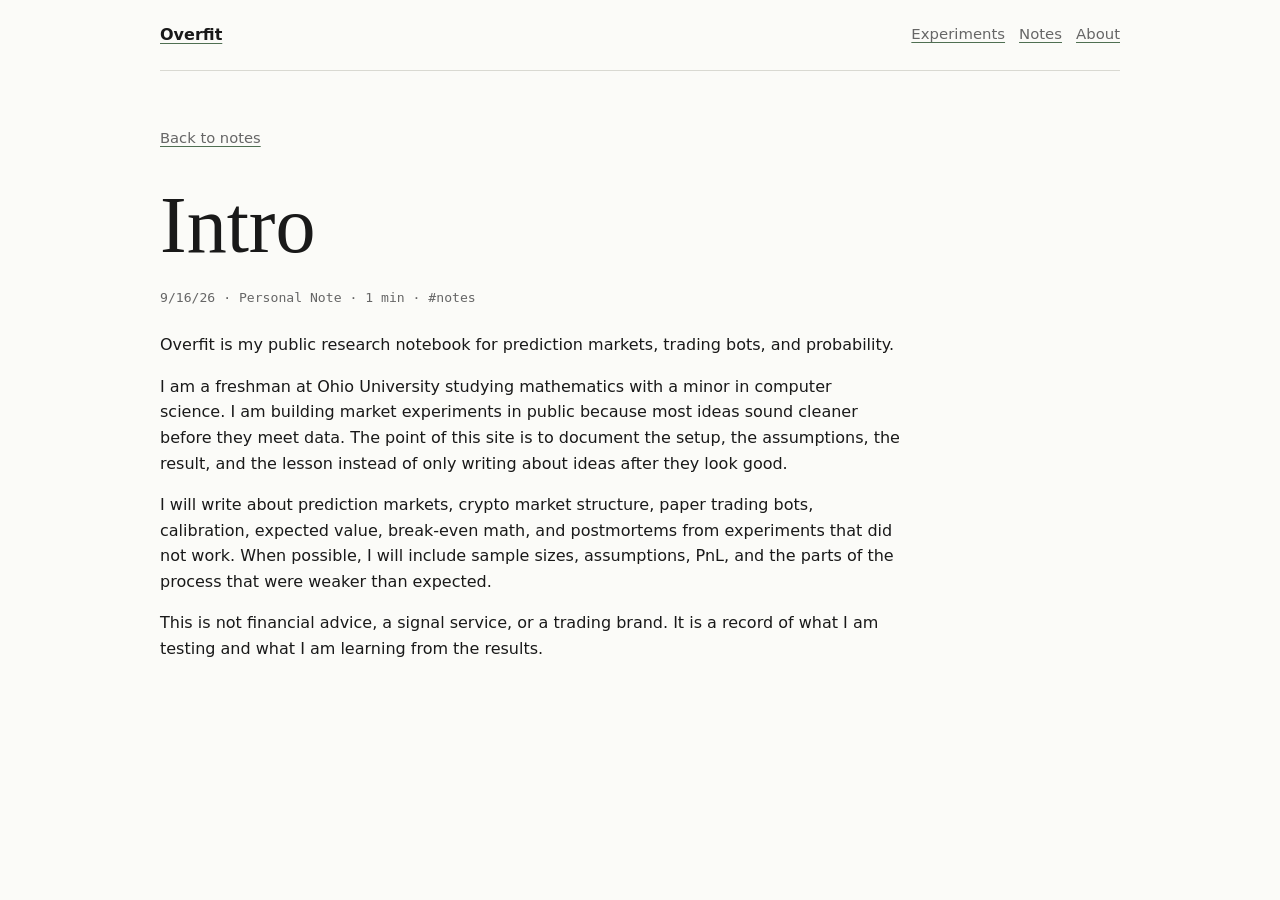
==== posts/intro.html @ 7b8bc6a5 "Initial Overfit site" ====
<!doctype html>
<html lang="en">
<head>
  <meta charset="utf-8">
  <meta name="viewport" content="width=device-width, initial-scale=1">
  <meta name="description" content="A short introduction to Overfit, a public research notebook for prediction markets, trading bots, and probability.">
  <title>Intro - Overfit</title>
  <link rel="stylesheet" href="../style.css">
</head>
<body class="post-page">
  <div class="page">
    <header>
      <a class="brand" href="../index.html">Overfit</a>
      <nav aria-label="Primary navigation">
        <a href="../index.html#experiments">Experiments</a>
        <a href="../index.html#notes">Notes</a>
        <a href="../index.html#about">About</a>
      </nav>
    </header>

    <main>
      <a class="back-link" href="../index.html#notes">Back to notes</a>
      <article class="post">
        <h1>Intro</h1>
        <p class="post-meta">9/16/26 · Personal Note · 1 min · #notes</p>

        <p>Overfit is my public research notebook for prediction markets, trading bots, and probability.</p>

        <p>I am a freshman at Ohio University studying mathematics with a minor in computer science. I am building market experiments in public because most ideas sound cleaner before they meet data. The point of this site is to document the setup, the assumptions, the result, and the lesson instead of only writing about ideas after they look good.</p>

        <p>I will write about prediction markets, crypto market structure, paper trading bots, calibration, expected value, break-even math, and postmortems from experiments that did not work. When possible, I will include sample sizes, assumptions, PnL, and the parts of the process that were weaker than expected.</p>

        <p>This is not financial advice, a signal service, or a trading brand. It is a record of what I am testing and what I am learning from the results.</p>
      </article>
    </main>
  </div>
</body>
</html>
---- style.css ----
:root {
  --bg: #fbfbf8;
  --text: #191919;
  --muted: #666;
  --line: #d9d9d2;
  --soft: #f1f1ed;
  --accent: #4f6f52;
  --accent-soft: #e6ebe4;
}

* {
  box-sizing: border-box;
}

html {
  scroll-behavior: smooth;
}

body {
  margin: 0;
  background: var(--bg);
  color: var(--text);
  font-family: Inter, ui-sans-serif, system-ui, -apple-system, BlinkMacSystemFont, "Segoe UI", sans-serif;
  font-size: 16px;
  line-height: 1.6;
}

a {
  color: inherit;
  text-decoration-color: var(--accent);
  text-underline-offset: 3px;
}

a:hover {
  color: var(--accent);
}

.page {
  width: min(960px, calc(100% - 32px));
  margin: 0 auto;
}

header {
  display: flex;
  align-items: center;
  justify-content: space-between;
  gap: 24px;
  padding: 22px 0;
  border-bottom: 1px solid var(--line);
}

.brand {
  font-weight: 700;
  letter-spacing: 0;
}

nav {
  display: flex;
  flex-wrap: wrap;
  justify-content: flex-end;
  gap: 14px;
  color: var(--muted);
  font-size: 0.93rem;
}

main {
  padding: 54px 0 36px;
}

section {
  padding: 34px 0;
  border-bottom: 1px solid var(--line);
}

.hero {
  padding-top: 8px;
}

h1,
h2,
h3 {
  margin: 0;
  line-height: 1.15;
  letter-spacing: 0;
}

h1 {
  max-width: 760px;
  font-family: Georgia, "Times New Roman", serif;
  font-size: clamp(2.35rem, 7vw, 5rem);
  font-weight: 500;
}

h2 {
  margin-bottom: 18px;
  font-size: 1.25rem;
}

h3 {
  font-size: 1rem;
}

p {
  margin: 0;
}

.lead {
  max-width: 720px;
  margin-top: 20px;
  color: #333;
  font-size: 1.22rem;
  line-height: 1.5;
}

.small {
  margin-top: 12px;
  color: var(--muted);
  font-family: "IBM Plex Mono", "SFMono-Regular", Consolas, monospace;
  font-size: 0.86rem;
}

.actions {
  display: flex;
  flex-wrap: wrap;
  gap: 10px;
  margin-top: 26px;
}

.button {
  display: inline-flex;
  align-items: center;
  min-height: 40px;
  padding: 8px 13px;
  border: 1px solid var(--text);
  border-radius: 6px;
  background: var(--text);
  color: var(--bg);
  text-decoration: none;
  font-size: 0.95rem;
}

.button.secondary {
  background: transparent;
  color: var(--text);
}

.button:hover {
  border-color: var(--accent);
  background: var(--accent);
  color: white;
}

.button.secondary:hover {
  color: white;
}

.thesis {
  max-width: 720px;
}

ul {
  margin: 14px 0 0;
  padding-left: 19px;
}

li + li {
  margin-top: 5px;
}

.notes {
  display: grid;
  gap: 18px;
}

.note {
  display: grid;
  grid-template-columns: 150px 1fr;
  gap: 18px;
  padding-top: 18px;
  border-top: 1px solid var(--line);
}

.meta,
.tags,
.status,
footer {
  color: var(--muted);
  font-family: "IBM Plex Mono", "SFMono-Regular", Consolas, monospace;
  font-size: 0.78rem;
}

.note p {
  margin-top: 7px;
  color: #3d3d3d;
}

.tags {
  display: flex;
  flex-wrap: wrap;
  gap: 6px;
  margin-top: 9px;
}

.tag,
.badge {
  display: inline-flex;
  align-items: center;
  border: 1px solid var(--line);
  border-radius: 6px;
  padding: 2px 6px;
  background: var(--soft);
  color: #424242;
  white-space: nowrap;
}

.badge {
  background: var(--accent-soft);
  border-color: #cbd8c8;
  color: #2f4d31;
  font-family: "IBM Plex Mono", "SFMono-Regular", Consolas, monospace;
  font-size: 0.76rem;
}

.table-wrap {
  overflow-x: auto;
  border: 1px solid var(--line);
  border-radius: 6px;
  background: #fff;
}

table {
  width: 100%;
  min-width: 820px;
  border-collapse: collapse;
  font-size: 0.92rem;
}

th,
td {
  padding: 10px 11px;
  border-bottom: 1px solid var(--line);
  text-align: left;
  vertical-align: top;
}

th {
  color: var(--muted);
  font-family: "IBM Plex Mono", "SFMono-Regular", Consolas, monospace;
  font-size: 0.74rem;
  font-weight: 500;
  text-transform: uppercase;
}

tr:last-child td {
  border-bottom: 0;
}

.areas {
  display: grid;
  grid-template-columns: repeat(3, 1fr);
  gap: 18px;
}

.area,
.postmortem,
.follow {
  border: 1px solid var(--line);
  border-radius: 6px;
  padding: 16px;
  background: #fff;
}

.area p {
  margin-top: 8px;
  color: #444;
}

.stats {
  display: grid;
  grid-template-columns: repeat(5, 1fr);
  gap: 1px;
  margin: 16px 0;
  overflow: hidden;
  border: 1px solid var(--line);
  border-radius: 6px;
  background: var(--line);
}

.stat {
  min-width: 0;
  padding: 11px;
  background: #fff;
}

.stat strong {
  display: block;
  font-size: 1.05rem;
}

.stat span {
  color: var(--muted);
  font-family: "IBM Plex Mono", "SFMono-Regular", Consolas, monospace;
  font-size: 0.72rem;
}

.about {
  max-width: 690px;
}

form {
  display: flex;
  gap: 8px;
  margin-top: 14px;
}

input {
  flex: 1;
  min-width: 0;
  height: 40px;
  border: 1px solid var(--line);
  border-radius: 6px;
  padding: 0 11px;
  background: var(--bg);
  color: var(--text);
  font: inherit;
}

button {
  height: 40px;
  border: 1px solid var(--text);
  border-radius: 6px;
  padding: 0 13px;
  background: var(--text);
  color: var(--bg);
  font: inherit;
  cursor: pointer;
}

button:hover {
  border-color: var(--accent);
  background: var(--accent);
}

footer {
  display: flex;
  flex-wrap: wrap;
  gap: 12px;
  justify-content: space-between;
  padding: 24px 0 38px;
}

.post-page main {
  max-width: 740px;
}

.back-link {
  display: inline-flex;
  margin-bottom: 30px;
  color: var(--muted);
  font-size: 0.92rem;
}

article.post h1 {
  margin-bottom: 16px;
}

.post-meta {
  margin-bottom: 24px;
  color: var(--muted);
  font-family: "IBM Plex Mono", "SFMono-Regular", Consolas, monospace;
  font-size: 0.82rem;
}

article.post h2 {
  margin-top: 38px;
}

article.post p {
  margin-top: 16px;
}

article.post code {
  border: 1px solid var(--line);
  border-radius: 4px;
  padding: 1px 4px;
  background: var(--soft);
}

@media (max-width: 740px) {
  header {
    align-items: flex-start;
    flex-direction: column;
  }

  nav {
    justify-content: flex-start;
  }

  main {
    padding-top: 34px;
  }

  .note,
  .areas,
  .stats {
    grid-template-columns: 1fr;
  }

  form {
    flex-direction: column;
  }

  button {
    width: 100%;
  }
}
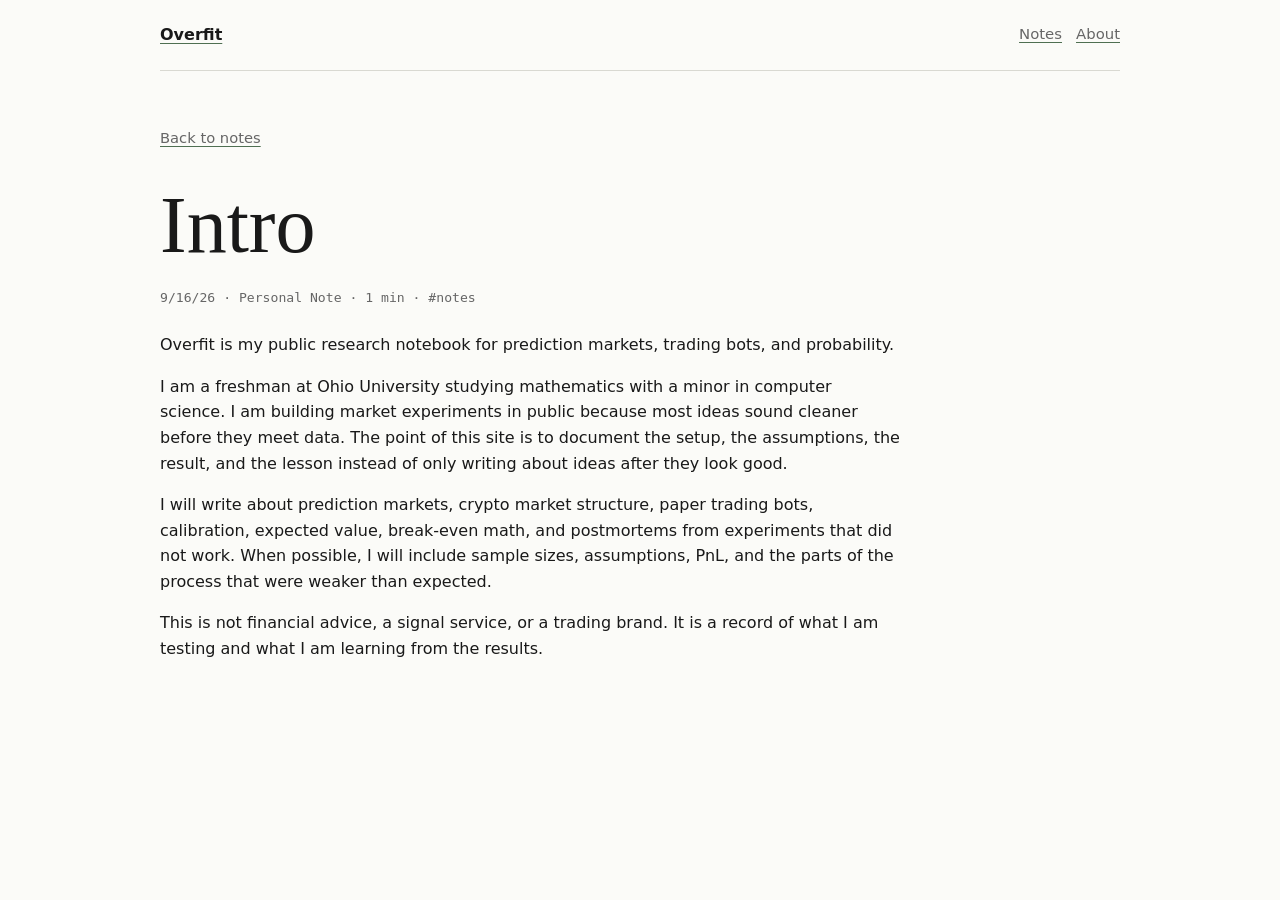
==== commit 1bd616e0: "Remove experiment log and add newsletter signup" ====
--- a/posts/intro.html
+++ b/posts/intro.html
@@ -12,7 +12,6 @@
     <header>
       <a class="brand" href="../index.html">Overfit</a>
       <nav aria-label="Primary navigation">
-        <a href="../index.html#experiments">Experiments</a>
         <a href="../index.html#notes">Notes</a>
         <a href="../index.html#about">About</a>
       </nav>
